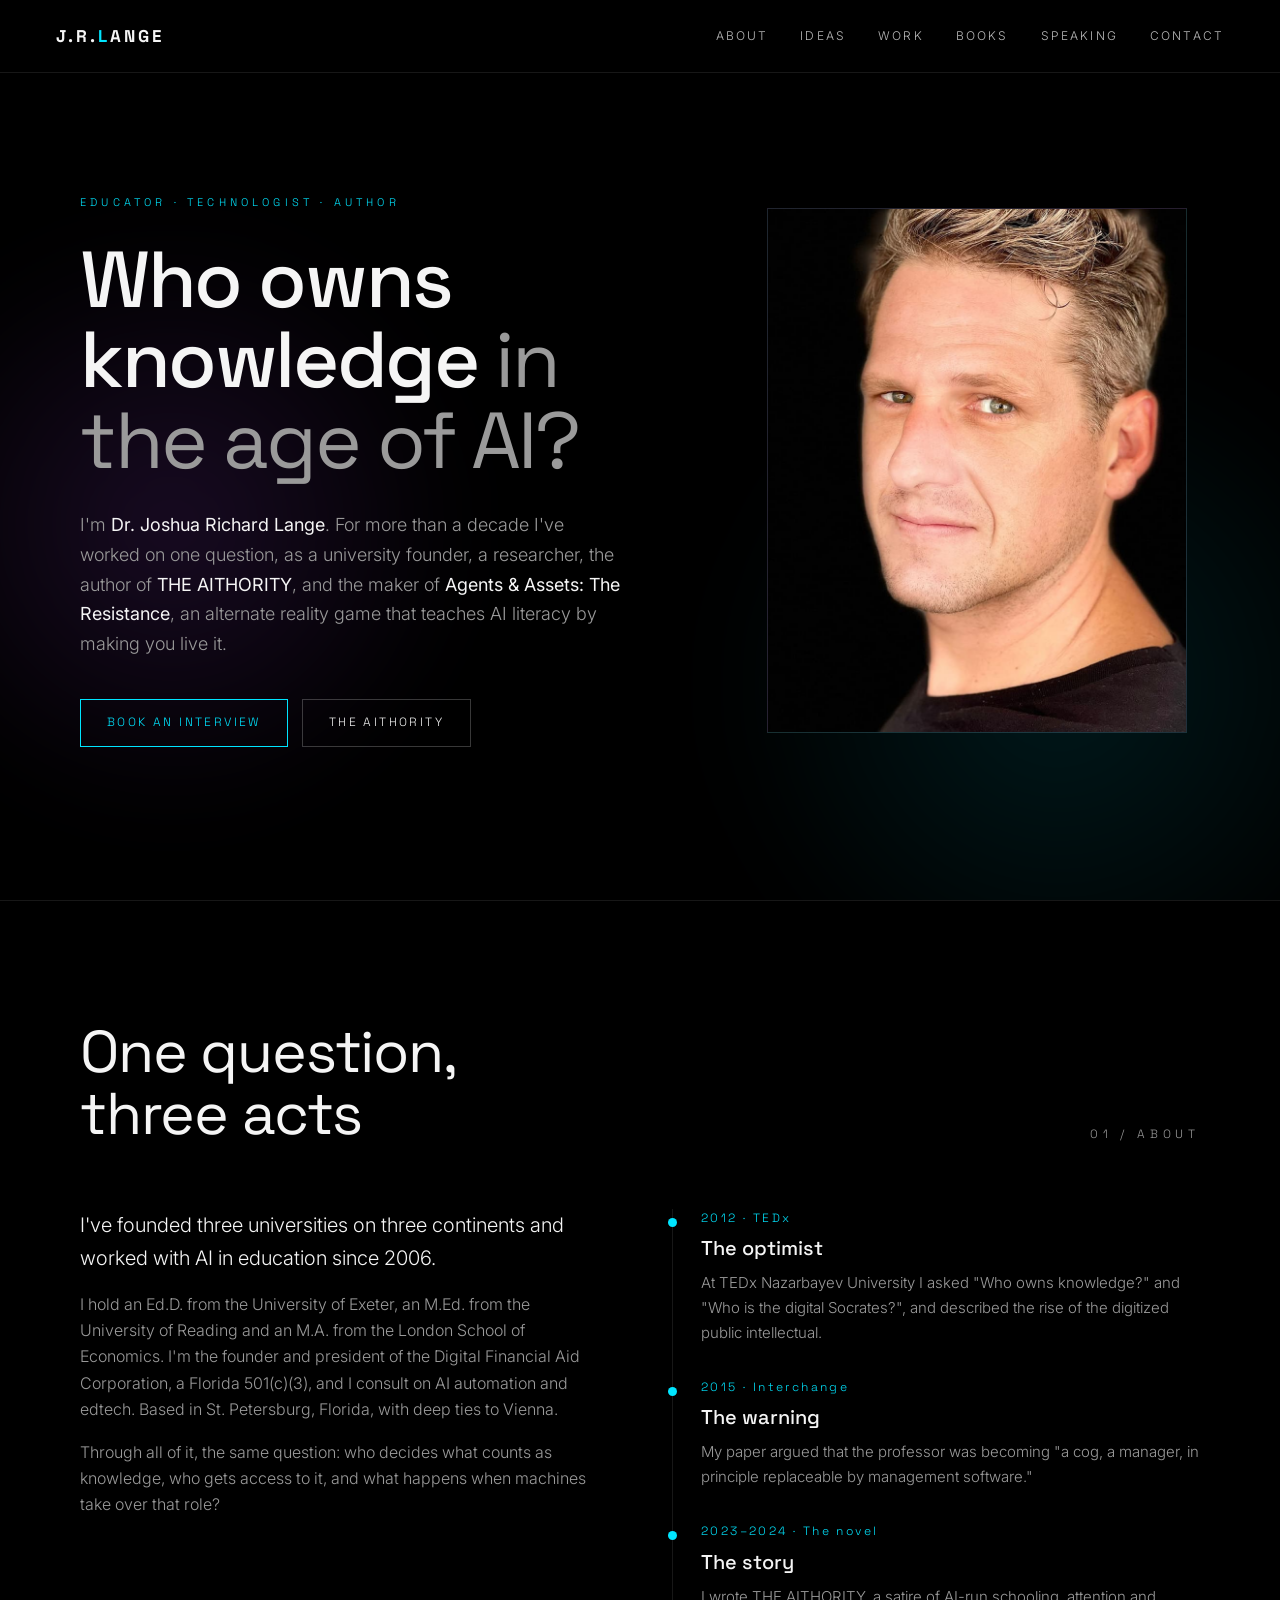
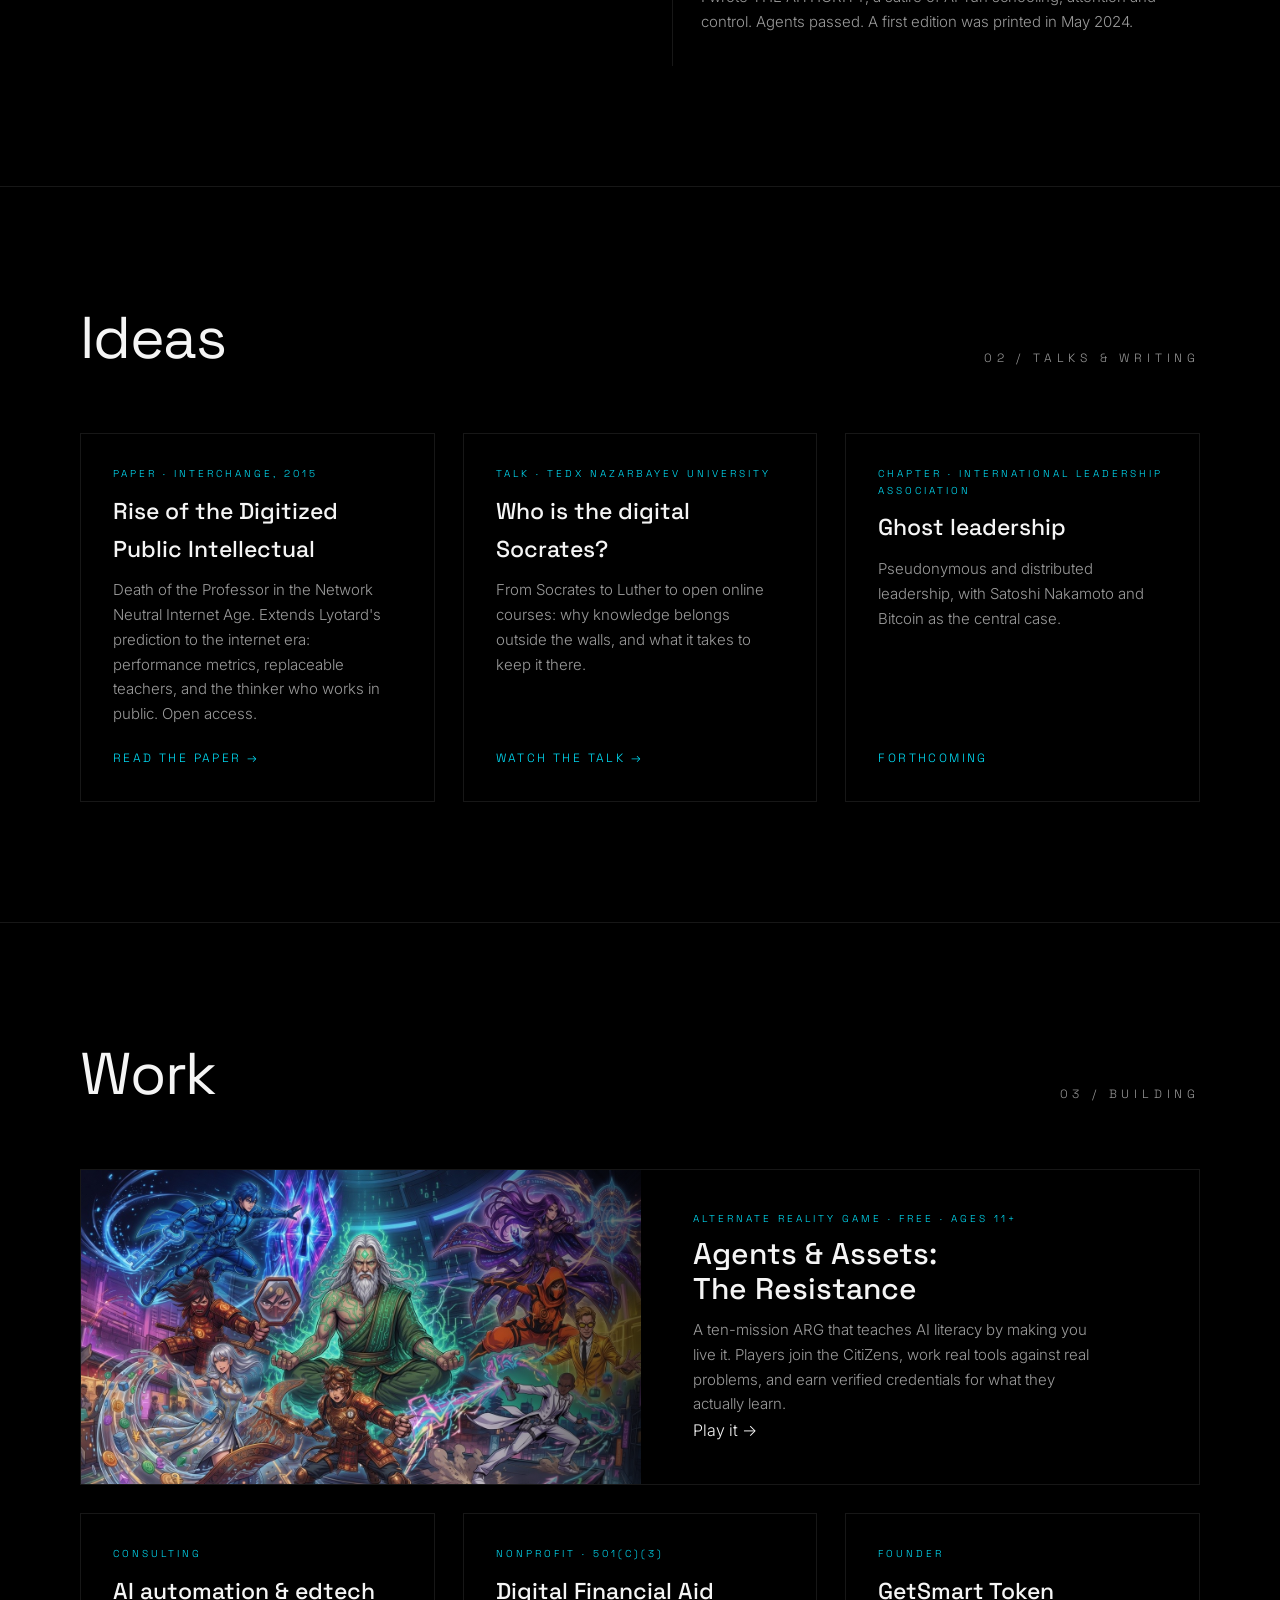
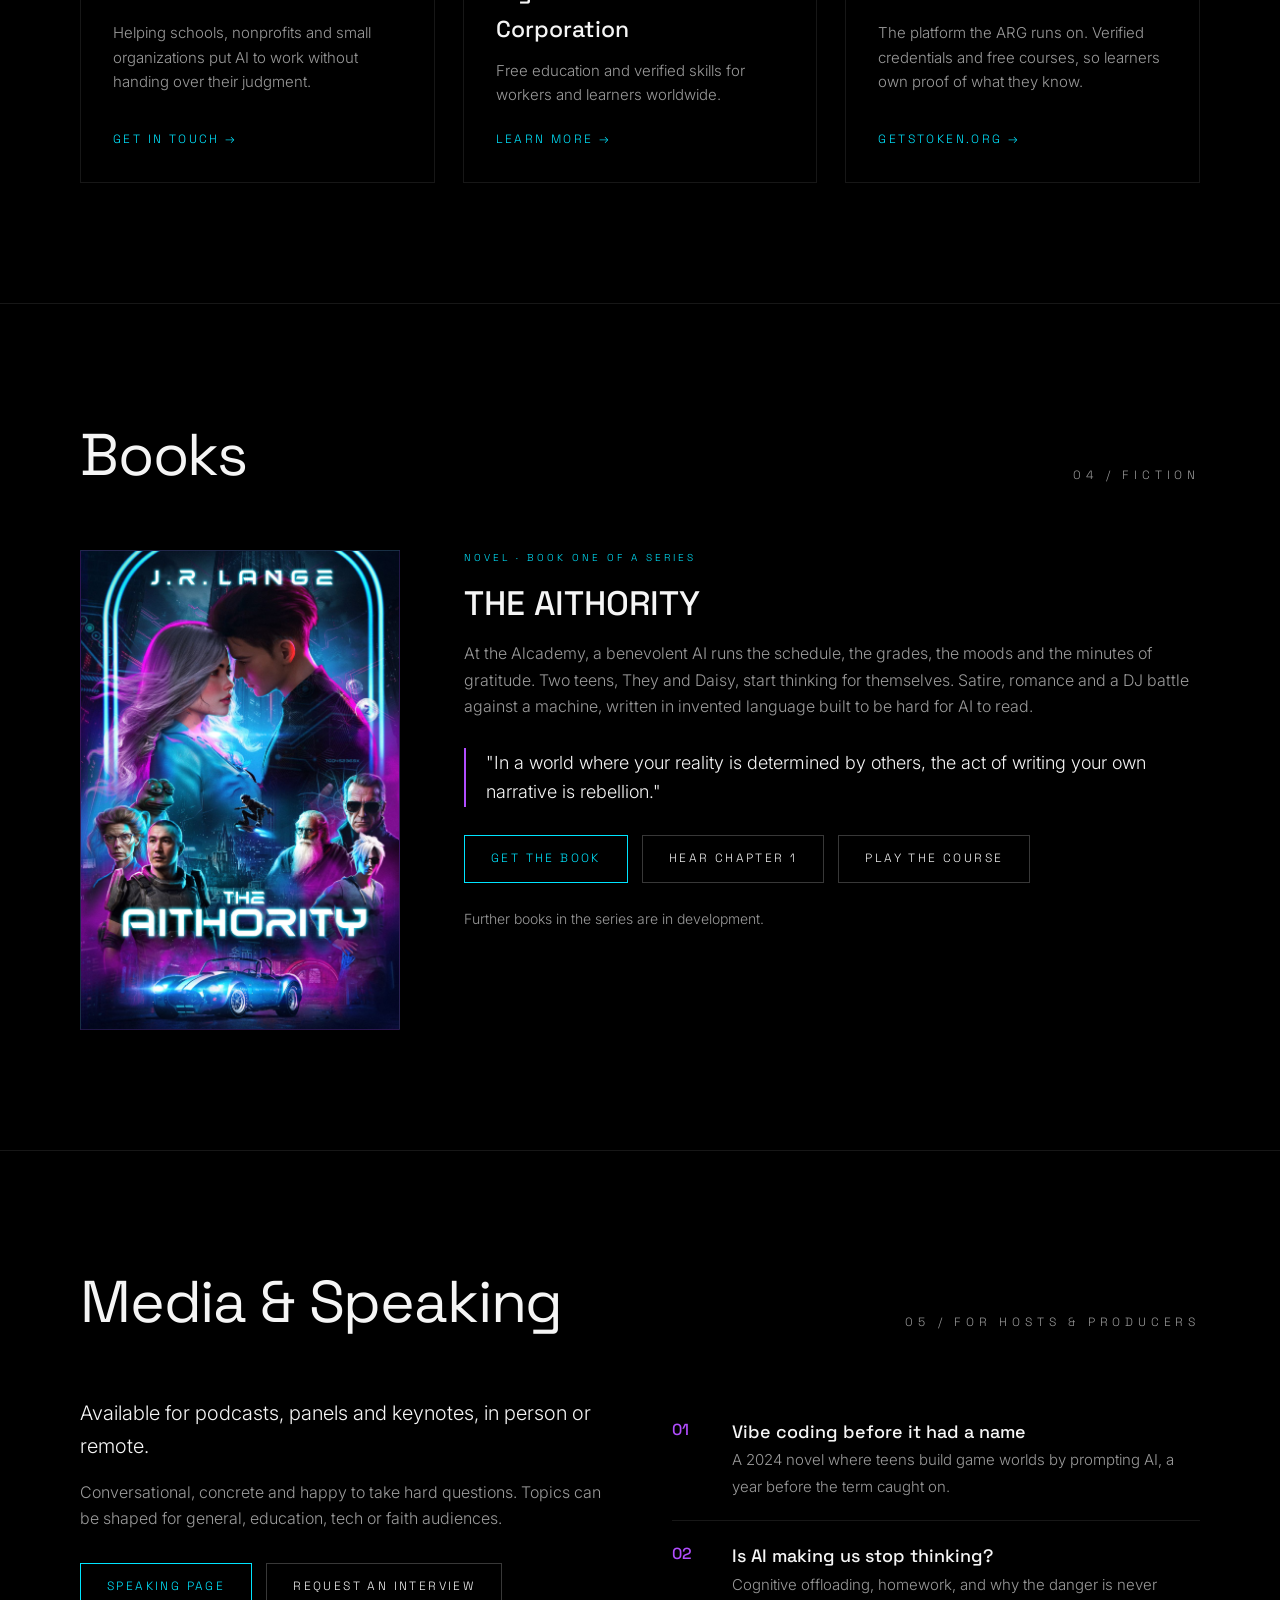
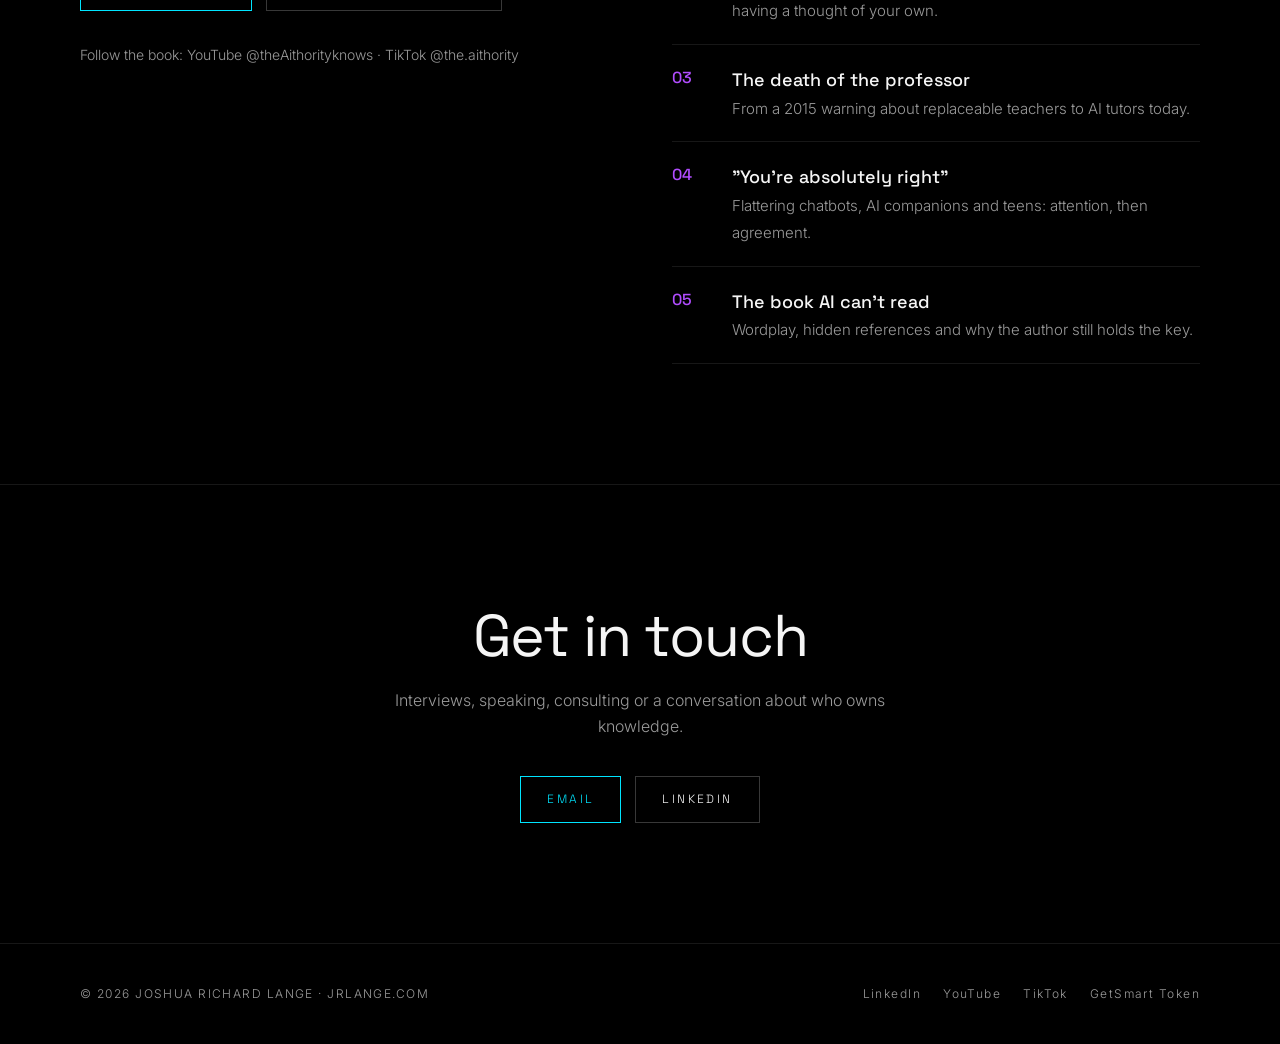
==== public/index.html @ d6175290 "Add speaking landing page; set up deployable asset layout Adds /speaking as a separate landing page " ====
<!DOCTYPE html>
<html lang="en">
<head>
<meta charset="UTF-8" />
<meta name="viewport" content="width=device-width, initial-scale=1.0" />
<title>Dr. J.R. Lange — Who owns knowledge in the age of AI?</title>
<meta name="description" content="Dr. Joshua Richard Lange (J.R. Lange): educator, technologist and author of THE AITHORITY. Maker of Agents &amp; Assets: The Resistance. Speaker on AI, education and who owns knowledge." />
<meta property="og:title" content="Dr. J.R. Lange" />
<meta property="og:description" content="Educator, technologist and author. Who owns knowledge in the age of AI?" />
<link rel="preconnect" href="https://fonts.googleapis.com">
<link rel="preconnect" href="https://fonts.gstatic.com" crossorigin>
<link href="https://fonts.googleapis.com/css2?family=Inter:wght@300;400;500&family=Space+Grotesk:wght@400;500;700&display=swap" rel="stylesheet">
<script type="application/ld+json">
{"@context":"https://schema.org","@type":"Person","name":"Joshua Richard Lange","alternateName":["J.R. Lange","Dr. Josh Lange"],"honorificPrefix":"Dr.","url":"https://jrlange.com",
"jobTitle":"Educator, technologist and author","alumniOf":["University of Exeter","London School of Economics","University of Reading"],
"sameAs":["https://www.linkedin.com/in/drjoshlange","https://www.youtube.com/@theAithorityknows","https://www.tiktok.com/@the.aithority","https://getstoken.org"]}
</script>
<link rel="stylesheet" href="style.css">
</head>
<body>

<nav>
  <a class="logo" href="#top">J.R.<span>L</span>ANGE</a>
  <div class="links">
    <a href="#about">About</a>
    <a href="#ideas">Ideas</a>
    <a href="#work">Work</a>
    <a href="#books">Books</a>
    <a href="speaking.html">Speaking</a>
    <a href="#contact">Contact</a>
  </div>
</nav>

<!-- HERO -->
<header class="hero" id="top">
  <div>
    <div class="eyebrow">Educator · Technologist · Author</div>
    <h1>Who owns knowledge <em>in the age of AI?</em></h1>
    <p class="lede">I'm <strong>Dr. Joshua Richard Lange</strong>. For more than a decade I've worked on one question, as a university founder, a researcher, the author of <strong>THE AITHORITY</strong>, and the maker of <strong>Agents &amp; Assets: The Resistance</strong>, an alternate reality game that teaches AI literacy by making you live it.</p>
    <div class="cta">
      <a class="btn primary" href="#media">Book an interview</a>
      <a class="btn" href="#books">The Aithority</a>
    </div>
  </div>
  <div class="portrait">
    <img src="img/headshot.jpg" alt="Dr. Joshua Richard Lange" />
  </div>
</header>

<!-- ABOUT -->
<section id="about">
  <div class="head"><h2>One question,<br>three acts</h2><div class="num">01 / ABOUT</div></div>
  <div class="two">
    <div>
      <p class="big">I've founded three universities on three continents and worked with AI in education since 2006.</p>
      <p class="muted">I hold an Ed.D. from the University of Exeter, an M.Ed. from the University of Reading and an M.A. from the London School of Economics. I'm the founder and president of the Digital Financial Aid Corporation, a Florida 501(c)(3), and I consult on AI automation and edtech. Based in St. Petersburg, Florida, with deep ties to Vienna.</p>
      <p class="muted">Through all of it, the same question: who decides what counts as knowledge, who gets access to it, and what happens when machines take over that role?</p>
    </div>
    <ol class="timeline">
      <li><div class="year">2012 · TEDx</div><h3>The optimist</h3><p>At TEDx Nazarbayev University I asked "Who owns knowledge?" and "Who is the digital Socrates?", and described the rise of the digitized public intellectual.</p></li>
      <li><div class="year">2015 · Interchange</div><h3>The warning</h3><p>My paper argued that the professor was becoming "a cog, a manager, in principle replaceable by management software."</p></li>
      <li><div class="year">2023–2024 · The novel</div><h3>The story</h3><p>I wrote THE AITHORITY, a satire of AI-run schooling, attention and control. Agents passed. A first edition was printed in May 2024.</p></li>
    </ol>
  </div>
</section>

<!-- IDEAS -->
<section id="ideas">
  <div class="head"><h2>Ideas</h2><div class="num">02 / TALKS &amp; WRITING</div></div>
  <div class="grid3">
    <a class="card" href="https://link.springer.com/article/10.1007/s10780-014-9225-3" target="_blank" rel="noopener">
      <div class="tag">Paper · Interchange, 2015</div>
      <h3>Rise of the Digitized Public Intellectual</h3>
      <p>Death of the Professor in the Network Neutral Internet Age. Extends Lyotard's prediction to the internet era: performance metrics, replaceable teachers, and the thinker who works in public. Open access.</p>
      <div class="more">Read the paper →</div>
    </a>
    <a class="card" href="https://youtu.be/Z5NN0WhqDyU" target="_blank" rel="noopener">
      <div class="tag">Talk · TEDx Nazarbayev University</div>
      <h3>Who is the digital Socrates?</h3>
      <p>From Socrates to Luther to open online courses: why knowledge belongs outside the walls, and what it takes to keep it there.</p>
      <div class="more">Watch the talk →</div>
    </a>
    <div class="card">
      <div class="tag">Chapter · International Leadership Association</div>
      <h3>Ghost leadership</h3>
      <p>Pseudonymous and distributed leadership, with Satoshi Nakamoto and Bitcoin as the central case. <!-- Add publication details and link when available --></p>
      <div class="more muted">Forthcoming</div>
    </div>
  </div>
</section>

<!-- WORK -->
<section id="work">
  <div class="head"><h2>Work</h2><div class="num">03 / BUILDING</div></div>

  <a class="feature" href="https://getstoken.org/course" target="_blank" rel="noopener">
    <div class="feature-img"><img src="img/citizens.jpg" alt="The CitiZens — characters from Agents &amp; Assets: The Resistance" /></div>
    <div class="feature-body">
      <div class="tag">Alternate Reality Game · Free · Ages 11+</div>
      <h3>Agents &amp; Assets:<br>The Resistance</h3>
      <p>A ten-mission ARG that teaches AI literacy by making you live it. Players join the CitiZens, work real tools against real problems, and earn verified credentials for what they actually learn.</p>
      <div class="more">Play it →</div>
    </div>
  </a>

  <div class="grid3">
    <div class="card">
      <div class="tag">Consulting</div>
      <h3>AI automation &amp; edtech</h3>
      <p>Helping schools, nonprofits and small organizations put AI to work without handing over their judgment.</p>
      <a class="more" href="#contact">Get in touch →</a>
    </div>
    <div class="card">
      <div class="tag">Nonprofit · 501(c)(3)</div>
      <h3>Digital Financial Aid Corporation</h3>
      <p>Free education and verified skills for workers and learners worldwide.</p>
      <a class="more" href="https://getstoken.org" target="_blank" rel="noopener">Learn more →</a>
    </div>
    <a class="card" href="https://getstoken.org" target="_blank" rel="noopener">
      <div class="tag">Founder</div>
      <h3>GetSmart Token</h3>
      <p>The platform the ARG runs on. Verified credentials and free courses, so learners own proof of what they know.</p>
      <div class="more">getstoken.org →</div>
    </a>
  </div>
</section>

<!-- BOOKS -->
<section id="books">
  <div class="head"><h2>Books</h2><div class="num">04 / FICTION</div></div>
  <div class="book">
    <div class="cover"><img src="img/aithority-cover.jpg" alt="THE AITHORITY by J.R. Lange — cover" /></div>
    <div>
      <div class="tag">Novel · Book one of a series</div>
      <h3>THE AITHORITY</h3>
      <p class="muted">At the Alcademy, a benevolent AI runs the schedule, the grades, the moods and the minutes of gratitude. Two teens, They and Daisy, start thinking for themselves. Satire, romance and a DJ battle against a machine, written in invented language built to be hard for AI to read.</p>
      <p class="quote">"In a world where your reality is determined by others, the act of writing your own narrative is rebellion."</p>
      <div class="cta">
        <a class="btn primary" href="#">Get the book</a><!-- TODO: add store link -->
        <a class="btn" href="https://www.youtube.com/@theAithorityknows" target="_blank" rel="noopener">Hear Chapter 1</a>
        <a class="btn" href="https://getstoken.org/course" target="_blank" rel="noopener">Play the course</a>
      </div>
      <p class="muted" style="margin-top:24px;font-size:14px">Further books in the series are in development.</p>
    </div>
  </div>
</section>

<!-- MEDIA -->
<section id="media">
  <div class="head"><h2>Media &amp; Speaking</h2><div class="num">05 / FOR HOSTS &amp; PRODUCERS</div></div>
  <div class="two">
    <div>
      <p class="big">Available for podcasts, panels and keynotes, in person or remote.</p>
      <p class="muted">Conversational, concrete and happy to take hard questions. Topics can be shaped for general, education, tech or faith audiences.</p>
      <div class="cta" style="margin-top:32px">
        <a class="btn primary" href="speaking.html">Speaking page</a>
        <a class="btn" href="mailto:josh@getstoken.org?subject=Interview%20request">Request an interview</a>
      </div>
      <p class="muted" style="margin-top:32px;font-size:14px">Follow the book: YouTube <a href="https://www.youtube.com/@theAithorityknows" target="_blank" rel="noopener">@theAithorityknows</a> · TikTok <a href="https://www.tiktok.com/@the.aithority" target="_blank" rel="noopener">@the.aithority</a></p>
    </div>
    <ul class="topics">
      <li><b>01</b><div><strong>Vibe coding before it had a name</strong><span>A 2024 novel where teens build game worlds by prompting AI, a year before the term caught on.</span></div></li>
      <li><b>02</b><div><strong>Is AI making us stop thinking?</strong><span>Cognitive offloading, homework, and why the danger is never having a thought of your own.</span></div></li>
      <li><b>03</b><div><strong>The death of the professor</strong><span>From a 2015 warning about replaceable teachers to AI tutors today.</span></div></li>
      <li><b>04</b><div><strong>"You're absolutely right"</strong><span>Flattering chatbots, AI companions and teens: attention, then agreement.</span></div></li>
      <li><b>05</b><div><strong>The book AI can't read</strong><span>Wordplay, hidden references and why the author still holds the key.</span></div></li>
    </ul>
  </div>
</section>

<!-- CONTACT -->
<section id="contact" class="contact">
  <h2>Get in touch</h2>
  <p class="muted">Interviews, speaking, consulting or a conversation about who owns knowledge.</p>
  <div class="cta">
    <a class="btn primary" href="mailto:josh@getstoken.org">Email</a>
    <a class="btn" href="https://www.linkedin.com/in/drjoshlange" target="_blank" rel="noopener">LinkedIn</a>
  </div>
</section>

<footer>
  <div>© 2026 JOSHUA RICHARD LANGE · JRLANGE.COM</div>
  <nav>
    <a href="https://www.linkedin.com/in/drjoshlange" target="_blank" rel="noopener">LinkedIn</a>
    <a href="https://www.youtube.com/@theAithorityknows" target="_blank" rel="noopener">YouTube</a>
    <a href="https://www.tiktok.com/@the.aithority" target="_blank" rel="noopener">TikTok</a>
    <a href="https://getstoken.org" target="_blank" rel="noopener">GetSmart Token</a>
  </nav>
</footer>

</body>
</html>
---- public/style.css ----
:root { --bg:#000; --fg:#f5f5f5; --muted:#9a9a9a; --line:rgba(255,255,255,.09); --accent:#00e5ff; --accent2:#b14dff; }
  * { margin:0; padding:0; box-sizing:border-box; }
  html { scroll-behavior:smooth; }
  body { background:var(--bg); color:var(--fg); font-family:'Inter',system-ui,sans-serif; font-weight:300; line-height:1.65; -webkit-font-smoothing:antialiased; }
  a { color:inherit; text-decoration:none; transition:color .2s; }
  a:hover { color:var(--accent); }
  .g { font-family:'Space Grotesk',sans-serif; }

  nav { position:fixed; inset:0 0 auto 0; display:flex; justify-content:space-between; align-items:center; padding:22px 56px; z-index:10; backdrop-filter:blur(12px); background:rgba(0,0,0,.6); border-bottom:1px solid var(--line); }
  .logo { font-family:'Space Grotesk'; font-weight:700; letter-spacing:.18em; font-size:17px; }
  .logo span { color:var(--accent); }
  .links { display:flex; gap:32px; font-size:12px; letter-spacing:.18em; text-transform:uppercase; }
  .links a { opacity:.75; } .links a:hover { opacity:1; }

  .hero { min-height:100vh; display:grid; grid-template-columns:1.15fr .85fr; gap:72px; align-items:center; padding:120px 80px 80px; position:relative; overflow:hidden; }
  .hero::before { content:''; position:absolute; top:25%; left:-10%; width:600px; height:600px; background:radial-gradient(circle,rgba(177,77,255,.14),transparent 70%); filter:blur(40px); }
  .hero::after { content:''; position:absolute; bottom:-15%; right:-10%; width:700px; height:700px; background:radial-gradient(circle,rgba(0,229,255,.11),transparent 70%); filter:blur(40px); }
  .hero > * { position:relative; z-index:1; }
  .eyebrow { font-family:'Space Grotesk'; text-transform:uppercase; letter-spacing:.38em; font-size:11px; color:var(--accent); margin-bottom:28px; }
  h1 { font-family:'Space Grotesk'; font-weight:500; font-size:clamp(42px,6.2vw,88px); line-height:1.02; letter-spacing:-.03em; margin-bottom:28px; }
  h1 em { font-style:normal; color:var(--muted); font-weight:400; }
  .lede { font-size:18px; color:var(--muted); max-width:540px; margin-bottom:40px; }
  .lede strong { color:var(--fg); font-weight:400; }
  .cta { display:flex; flex-wrap:wrap; gap:14px; }
  .btn { display:inline-block; padding:13px 26px; border:1px solid rgba(255,255,255,.22); font-family:'Space Grotesk'; font-size:12px; letter-spacing:.2em; text-transform:uppercase; transition:all .25s; }
  .btn.primary { border-color:var(--accent); color:var(--accent); }
  .btn:hover { background:var(--fg); color:var(--bg); border-color:var(--fg); }
  .btn.primary:hover { background:var(--accent); color:var(--bg); }
  .portrait { width:100%; max-width:420px; aspect-ratio:4/5; justify-self:center; background:linear-gradient(135deg,rgba(0,229,255,.1),rgba(177,77,255,.1)); border:1px solid var(--line); display:grid; place-items:center; color:rgba(255,255,255,.18); font-family:'Space Grotesk'; letter-spacing:.4em; font-size:12px; position:relative; overflow:hidden; }
  .portrait img { width:100%; height:100%; object-fit:cover; position:absolute; inset:0; }

  section { padding:120px 80px; border-top:1px solid var(--line); }
  .head { display:flex; justify-content:space-between; align-items:flex-end; margin-bottom:64px; gap:24px; }
  h2 { font-family:'Space Grotesk'; font-weight:400; font-size:clamp(34px,4.6vw,60px); letter-spacing:-.02em; line-height:1.05; }
  .num { font-family:'Space Grotesk'; font-size:12px; letter-spacing:.4em; color:var(--muted); white-space:nowrap; }
  p + p { margin-top:16px; }
  .two { display:grid; grid-template-columns:1fr 1fr; gap:64px; }
  .big { font-size:20px; color:var(--fg); }
  .muted { color:var(--muted); }

  .timeline { list-style:none; border-left:1px solid var(--line); }
  .timeline li { padding:0 0 32px 28px; position:relative; }
  .timeline li::before { content:''; position:absolute; left:-5px; top:9px; width:9px; height:9px; border-radius:50%; background:var(--accent); }
  .year { font-family:'Space Grotesk'; color:var(--accent); letter-spacing:.2em; font-size:12px; }
  .timeline h3 { font-family:'Space Grotesk'; font-weight:500; font-size:20px; margin:4px 0 6px; }
  .timeline p { color:var(--muted); font-size:15px; }

  .grid3 { display:grid; grid-template-columns:repeat(3,1fr); gap:28px; }
  .card { border:1px solid var(--line); padding:32px; display:flex; flex-direction:column; transition:border-color .3s, transform .3s; }
  .card:hover { border-color:var(--accent); transform:translateY(-3px); }
  .tag { font-family:'Space Grotesk'; font-size:10px; letter-spacing:.3em; text-transform:uppercase; color:var(--accent); margin-bottom:10px; }
  .card h3 { font-family:'Space Grotesk'; font-weight:500; font-size:23px; margin-bottom:10px; }
  .card p { color:var(--muted); font-size:15px; flex:1; }
  .card .more { margin-top:22px; font-family:'Space Grotesk'; font-size:12px; letter-spacing:.2em; text-transform:uppercase; color:var(--accent); }

  .feature { display:grid; grid-template-columns:1.05fr .95fr; gap:52px; align-items:center; border:1px solid var(--line); padding:0; margin-bottom:28px; overflow:hidden; transition:border-color .3s; }
  .feature:hover { border-color:var(--accent2); }
  .feature-img { position:relative; aspect-ratio:16/9; overflow:hidden; background:#0a0014; }
  .feature-img img { width:100%; height:100%; object-fit:cover; display:block; }
  .feature-img::after { content:''; position:absolute; inset:0; background:linear-gradient(90deg,transparent 60%,rgba(0,0,0,.65)); }
  .feature-body { padding:40px 48px 40px 0; }
  .feature h3 { font-family:'Space Grotesk'; font-weight:500; font-size:30px; line-height:1.15; margin-bottom:12px; }
  .feature p { color:var(--muted); font-size:15px; max-width:46ch; }

  .book { display:grid; grid-template-columns:320px 1fr; gap:64px; align-items:start; }
  .cover { aspect-ratio:2/3; background:linear-gradient(160deg,#0a0030,#2a0050 50%,#001a30); border:1px solid var(--line); position:relative; display:grid; place-items:center; font-family:'Space Grotesk'; letter-spacing:.3em; font-size:14px; overflow:hidden; }
  .cover::before { content:''; position:absolute; inset:0; background:linear-gradient(transparent 95%,rgba(0,229,255,.3) 95%),linear-gradient(90deg,transparent 95%,rgba(177,77,255,.3) 95%); background-size:30px 30px; opacity:.4; }
  .cover img { position:absolute; inset:0; width:100%; height:100%; object-fit:cover; }
  .book h3 { font-family:'Space Grotesk'; font-size:34px; font-weight:500; margin-bottom:8px; }
  .quote { border-left:2px solid var(--accent2); padding-left:20px; margin:28px 0; font-size:18px; color:var(--fg); }

  .topics { list-style:none; }
  .topics li { padding:20px 0; border-bottom:1px solid var(--line); display:grid; grid-template-columns:44px 1fr; gap:16px; }
  .topics b { font-family:'Space Grotesk'; color:var(--accent2); font-weight:500; }
  .topics strong { font-family:'Space Grotesk'; font-weight:500; display:block; font-size:18px; }
  .topics span { color:var(--muted); font-size:15px; }

  .contact { text-align:center; }
  .contact h2 { margin-bottom:20px; }
  .contact .muted { max-width:560px; margin:0 auto 36px; }
  .contact .cta { justify-content:center; }

  footer { padding:40px 80px; border-top:1px solid var(--line); display:flex; justify-content:space-between; flex-wrap:wrap; gap:16px; font-size:12px; color:var(--muted); letter-spacing:.12em; }
  footer nav { all:unset; display:flex; gap:22px; flex-wrap:wrap; }

  @media (max-width:900px) {
    nav { padding:16px 20px; } .links { display:none; }
    .hero, section, footer { padding-left:20px; padding-right:20px; }
    .hero { grid-template-columns:1fr; padding-top:110px; gap:40px; }
    .portrait { max-width:280px; }
    .two, .grid3, .book, .feature { grid-template-columns:1fr; gap:0; }
    .two, .grid3, .book { gap:36px; }
    .feature-img::after { background:linear-gradient(180deg,transparent 55%,rgba(0,0,0,.7)); }
    .feature-body { padding:28px 24px 32px; }
    .feature h3 { font-size:25px; }
    .book .cover { max-width:240px; }
    .head { flex-direction:column; align-items:flex-start; }
  }

  /* ── Speaking page ───────────────────────────────── */
  .sp-hero { padding:150px 80px 90px; position:relative; overflow:hidden; }
  .sp-hero::after { content:''; position:absolute; top:-20%; right:-5%; width:620px; height:620px; background:radial-gradient(circle,rgba(0,229,255,.12),transparent 70%); filter:blur(40px); }
  .sp-hero > * { position:relative; z-index:1; }
  .sp-hero h1 { font-family:'Space Grotesk'; font-weight:500; font-size:clamp(40px,6vw,82px); line-height:1.03; letter-spacing:-.03em; margin-bottom:26px; max-width:17ch; }
  .sp-hero h1 em { font-style:normal; color:var(--muted); font-weight:400; }
  .sp-sub { font-size:19px; color:var(--muted); max-width:60ch; margin-bottom:38px; }
  .sp-facts { display:flex; flex-wrap:wrap; gap:0; border-top:1px solid var(--line); margin-top:56px; }
  .sp-facts div { flex:1 1 190px; padding:24px 28px 24px 0; }
  .sp-facts b { display:block; font-family:'Space Grotesk'; font-size:30px; font-weight:500; color:var(--fg); line-height:1.1; }
  .sp-facts span { font-size:13px; color:var(--muted); letter-spacing:.1em; text-transform:uppercase; }

  /* Media grid: photos and video tiles share one layout */
  .media-grid { display:grid; grid-template-columns:repeat(3,1fr); gap:18px; }
  .media-grid .wide { grid-column:span 2; }
  .tile { position:relative; aspect-ratio:16/10; border:1px solid var(--line); overflow:hidden; background:#07070c; display:block; transition:border-color .3s, transform .3s; }
  .tile:hover { border-color:var(--accent); transform:translateY(-3px); }
  .tile img, .tile iframe { width:100%; height:100%; object-fit:cover; display:block; border:0; }
  .tile .cap { position:absolute; left:0; right:0; bottom:0; padding:16px 18px; background:linear-gradient(transparent,rgba(0,0,0,.88)); font-family:'Space Grotesk'; font-size:13px; letter-spacing:.04em; }
  .tile .cap small { display:block; color:var(--muted); font-size:11px; letter-spacing:.2em; text-transform:uppercase; margin-bottom:3px; }
  .play { position:absolute; inset:0; display:grid; place-items:center; }
  .play::before { content:''; width:56px; height:56px; border-radius:50%; border:1px solid rgba(255,255,255,.55); background:rgba(0,0,0,.4); backdrop-filter:blur(4px); }
  .play::after { content:''; position:absolute; width:0; height:0; border-left:14px solid #fff; border-top:9px solid transparent; border-bottom:9px solid transparent; margin-left:4px; }

  /* Empty slot — visible, intentional, clearly fillable */
  .slot { display:grid; place-items:center; text-align:center; padding:22px; border:1px dashed rgba(255,255,255,.17); background:repeating-linear-gradient(135deg,rgba(255,255,255,.012) 0 10px,transparent 10px 20px); color:var(--muted); }
  .slot:hover { border-color:var(--accent); }
  .slot .k { font-family:'Space Grotesk'; font-size:11px; letter-spacing:.26em; text-transform:uppercase; color:var(--accent); margin-bottom:8px; }
  .slot .h { font-family:'Space Grotesk'; font-size:15px; color:var(--fg); margin-bottom:5px; }
  .slot code { font-size:11px; color:var(--muted); background:rgba(255,255,255,.05); padding:2px 7px; border-radius:2px; }

  /* Credibility */
  .venues { display:flex; flex-wrap:wrap; gap:0; border-top:1px solid var(--line); border-left:1px solid var(--line); }
  .venues div { flex:1 1 230px; padding:26px 28px; border-right:1px solid var(--line); border-bottom:1px solid var(--line); font-family:'Space Grotesk'; font-size:15px; }
  .venues small { display:block; color:var(--muted); font-size:11px; letter-spacing:.2em; text-transform:uppercase; margin-top:6px; }
  .quotes { display:grid; grid-template-columns:repeat(2,1fr); gap:20px; margin-top:52px; }
  .quotes blockquote { border:1px solid var(--line); border-left:2px solid var(--accent2); padding:30px 32px; font-size:17px; }
  .quotes cite { display:block; margin-top:18px; font-style:normal; font-family:'Space Grotesk'; font-size:12px; letter-spacing:.18em; text-transform:uppercase; color:var(--muted); }

  @media (max-width:900px) {
    .sp-hero { padding:110px 20px 60px; }
    .media-grid { grid-template-columns:1fr; }
    .media-grid .wide { grid-column:span 1; }
    .quotes { grid-template-columns:1fr; }
    .sp-facts div { flex:1 1 140px; padding-right:16px; }
  }
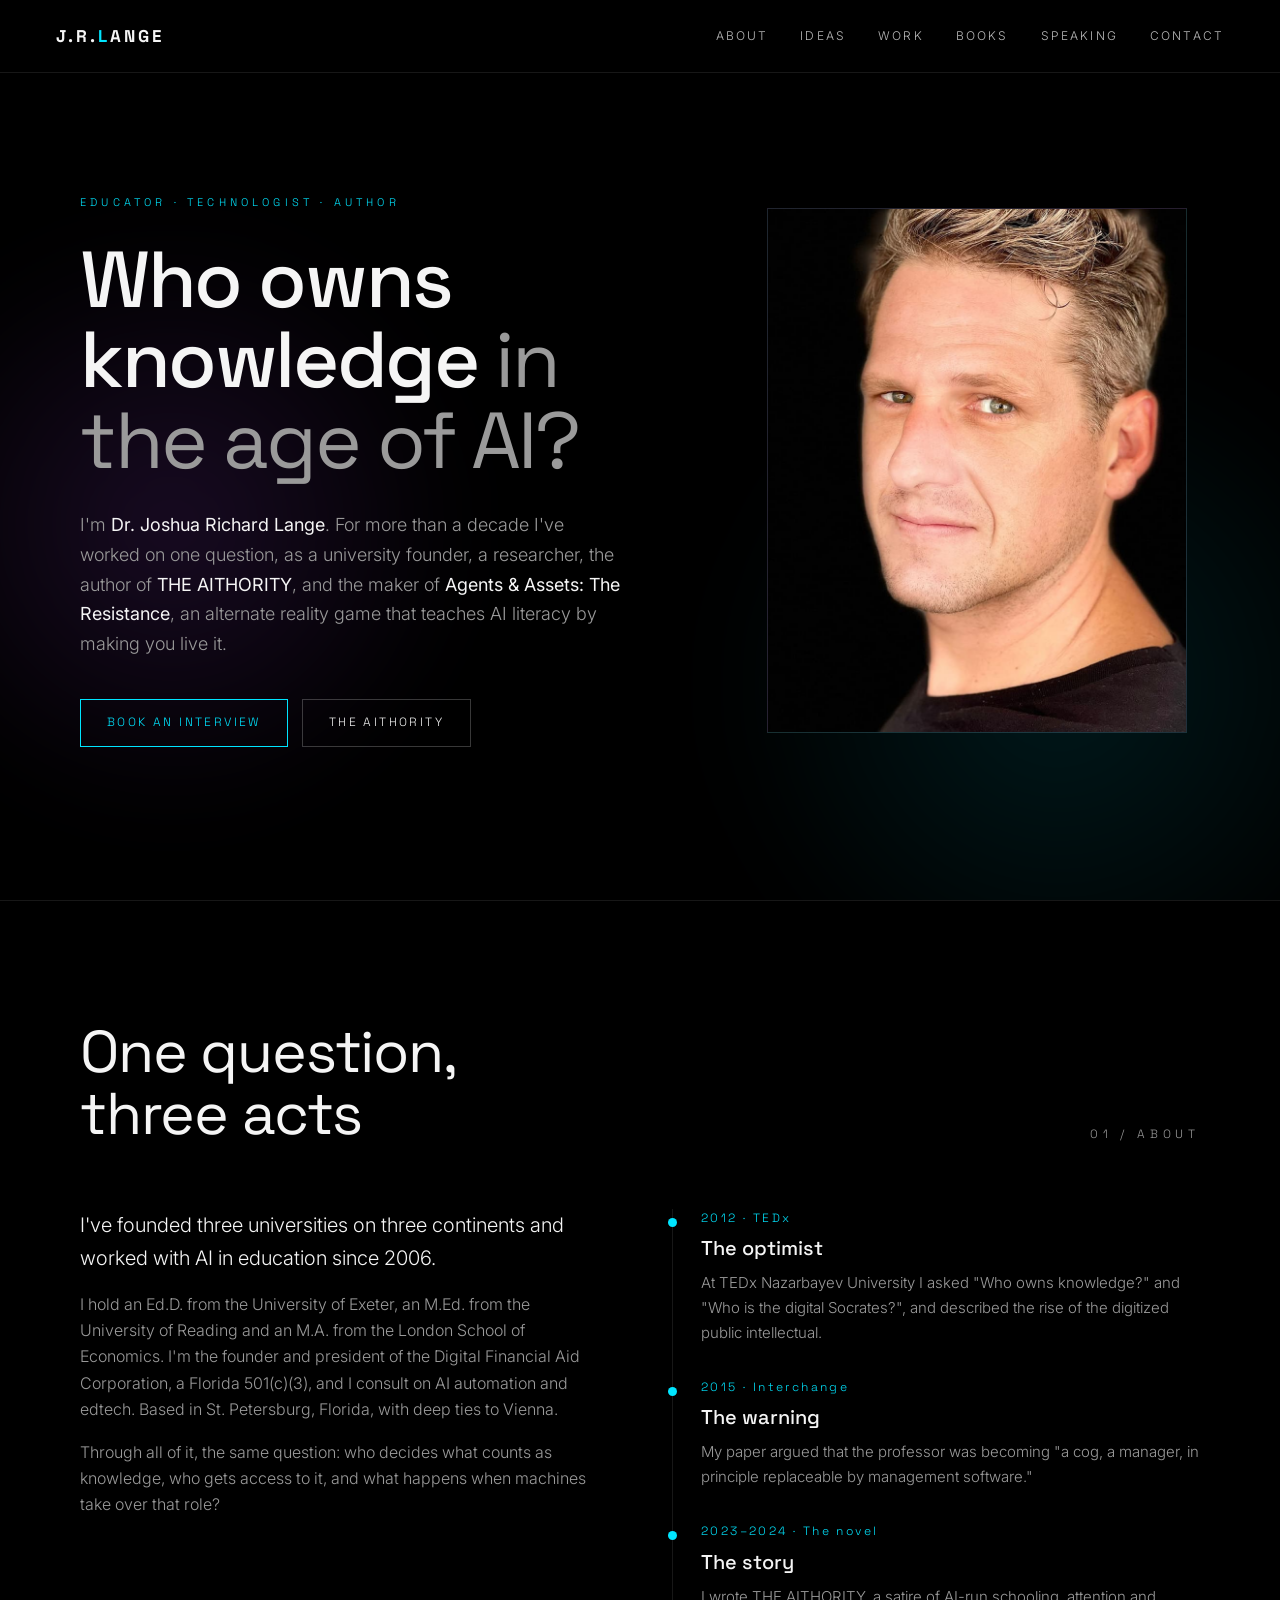
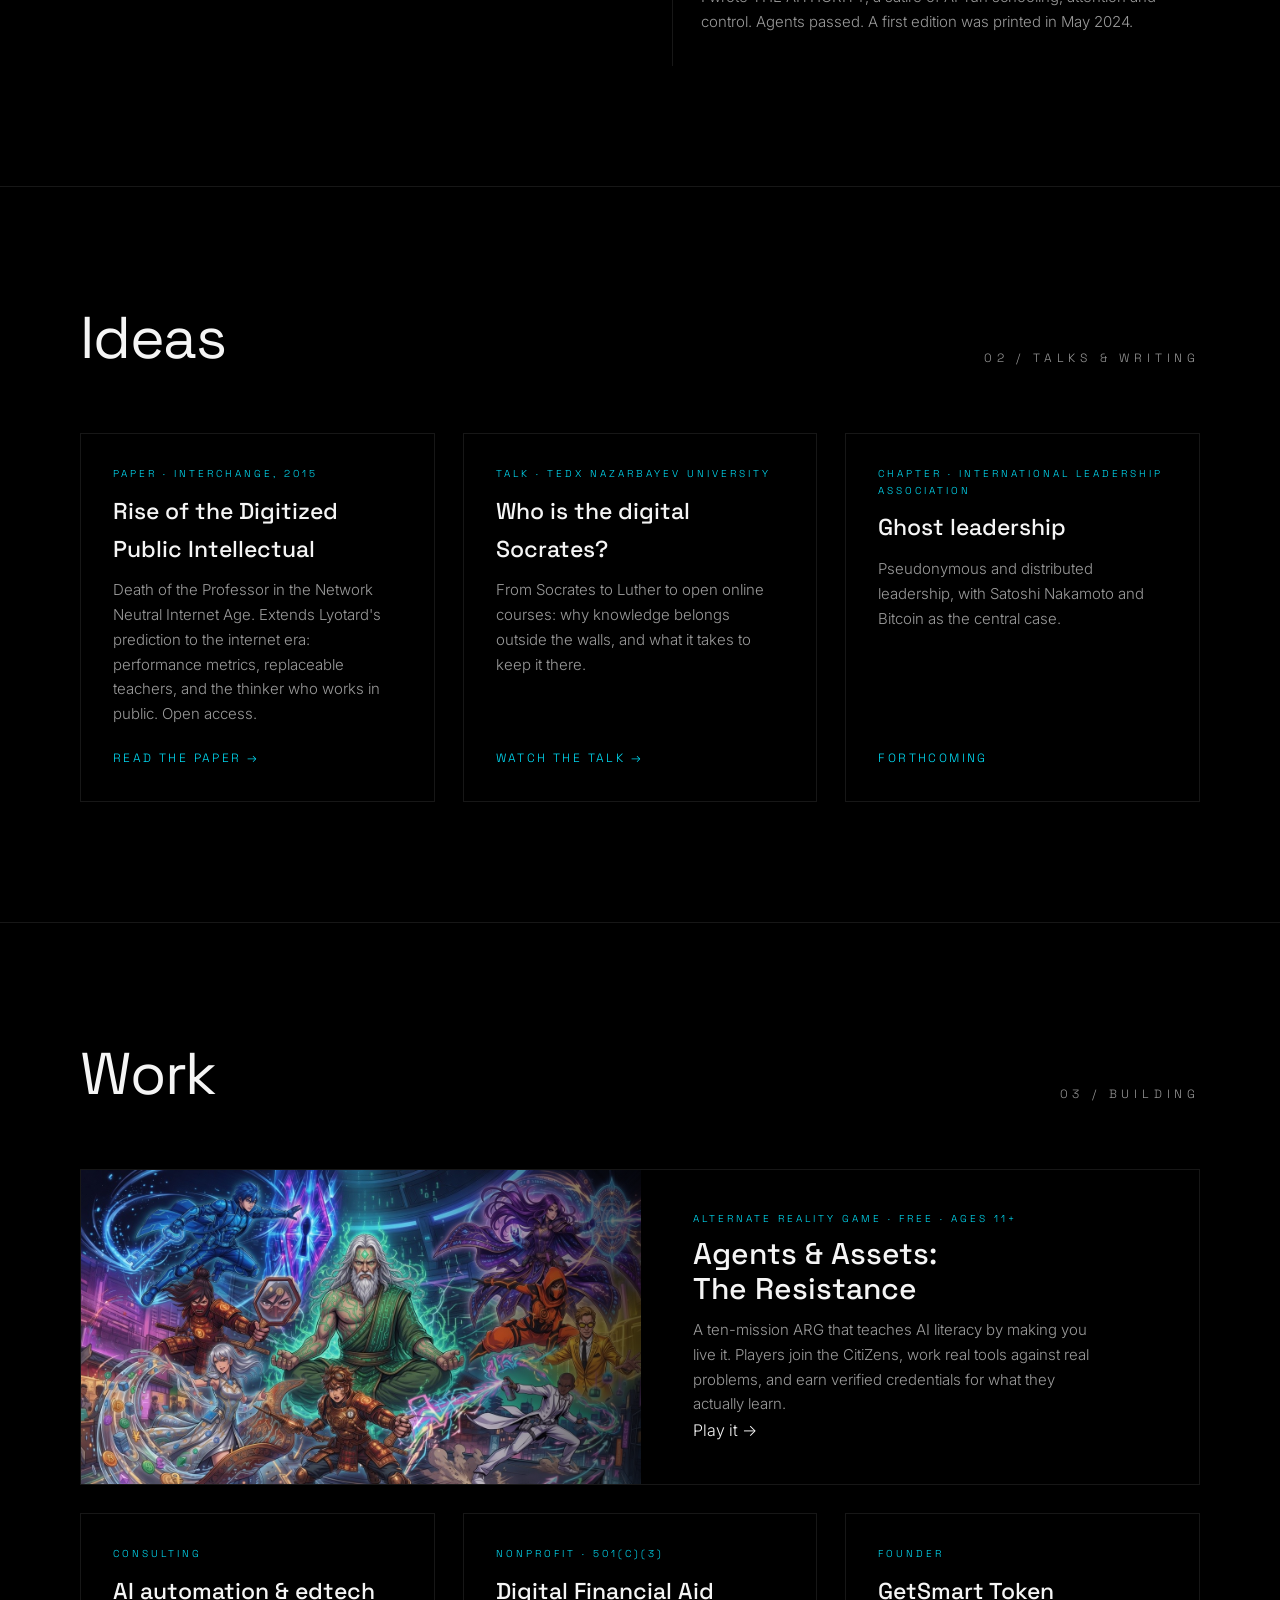
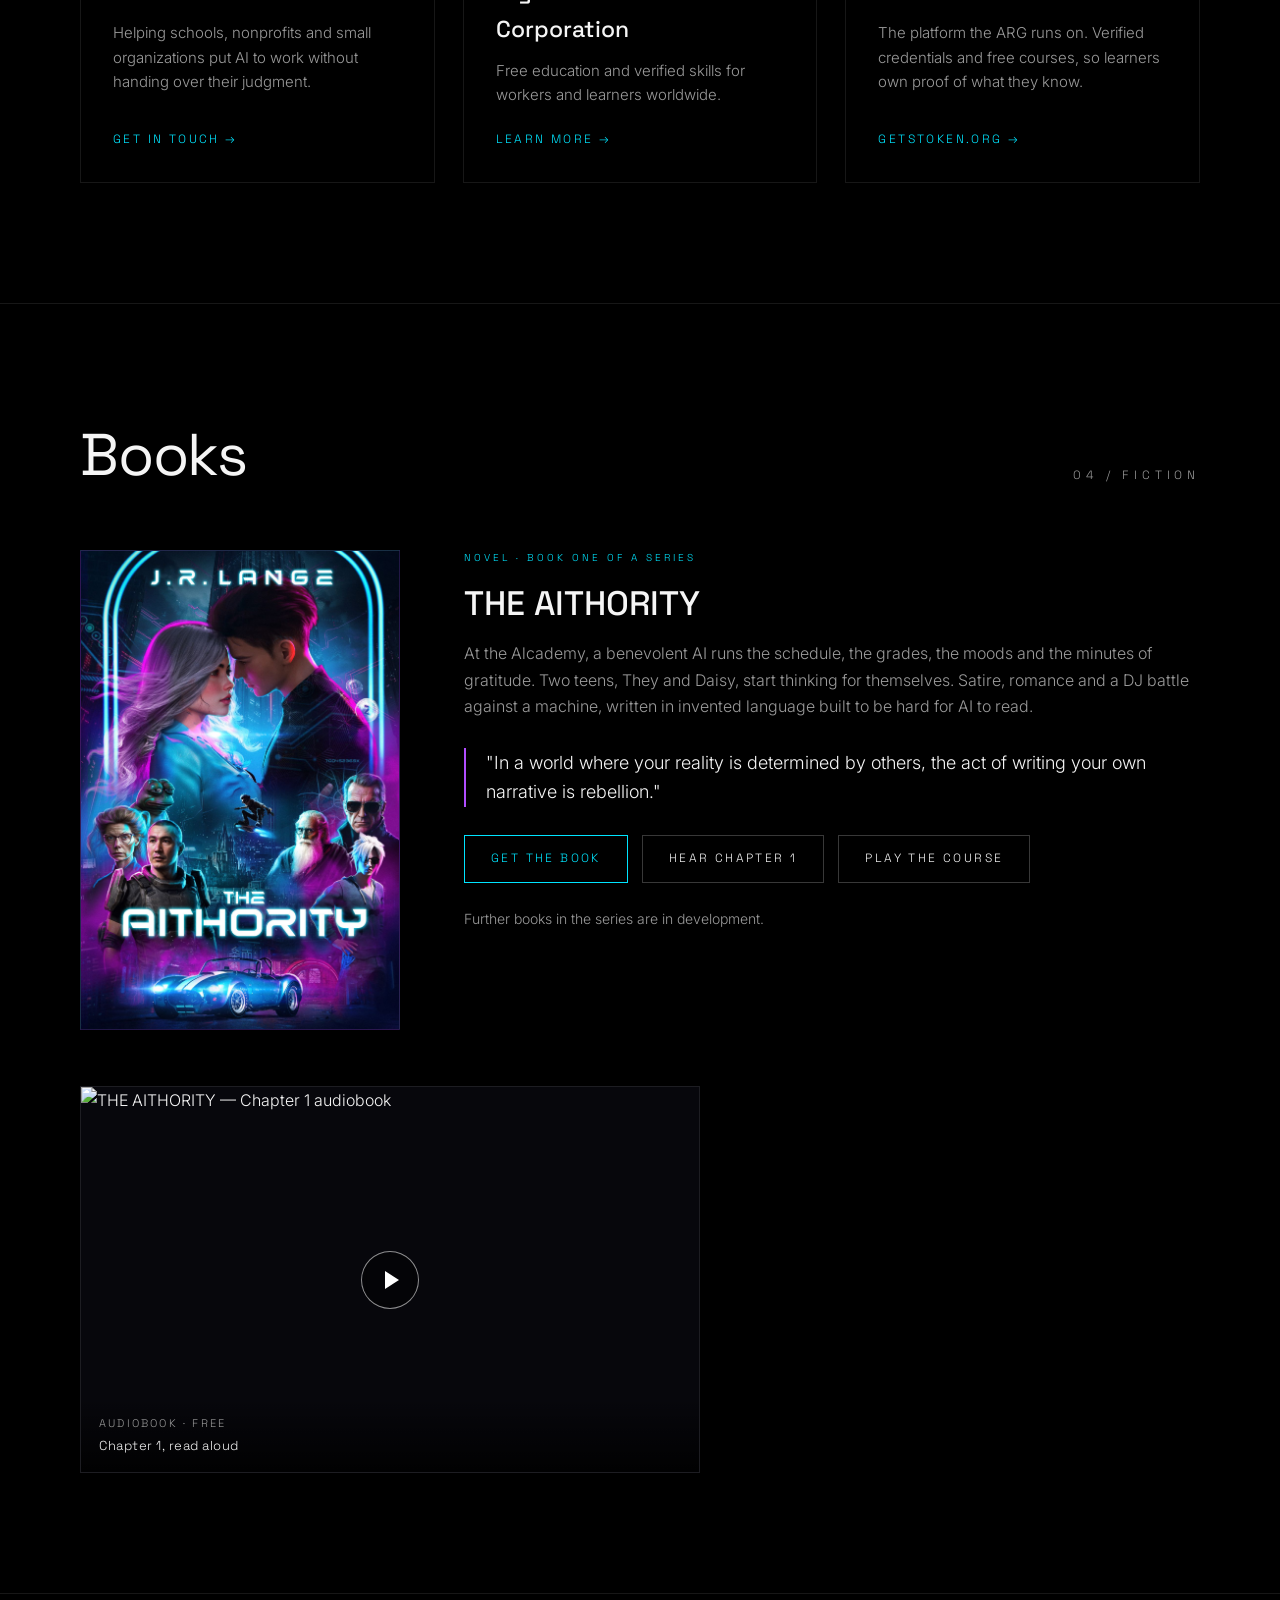
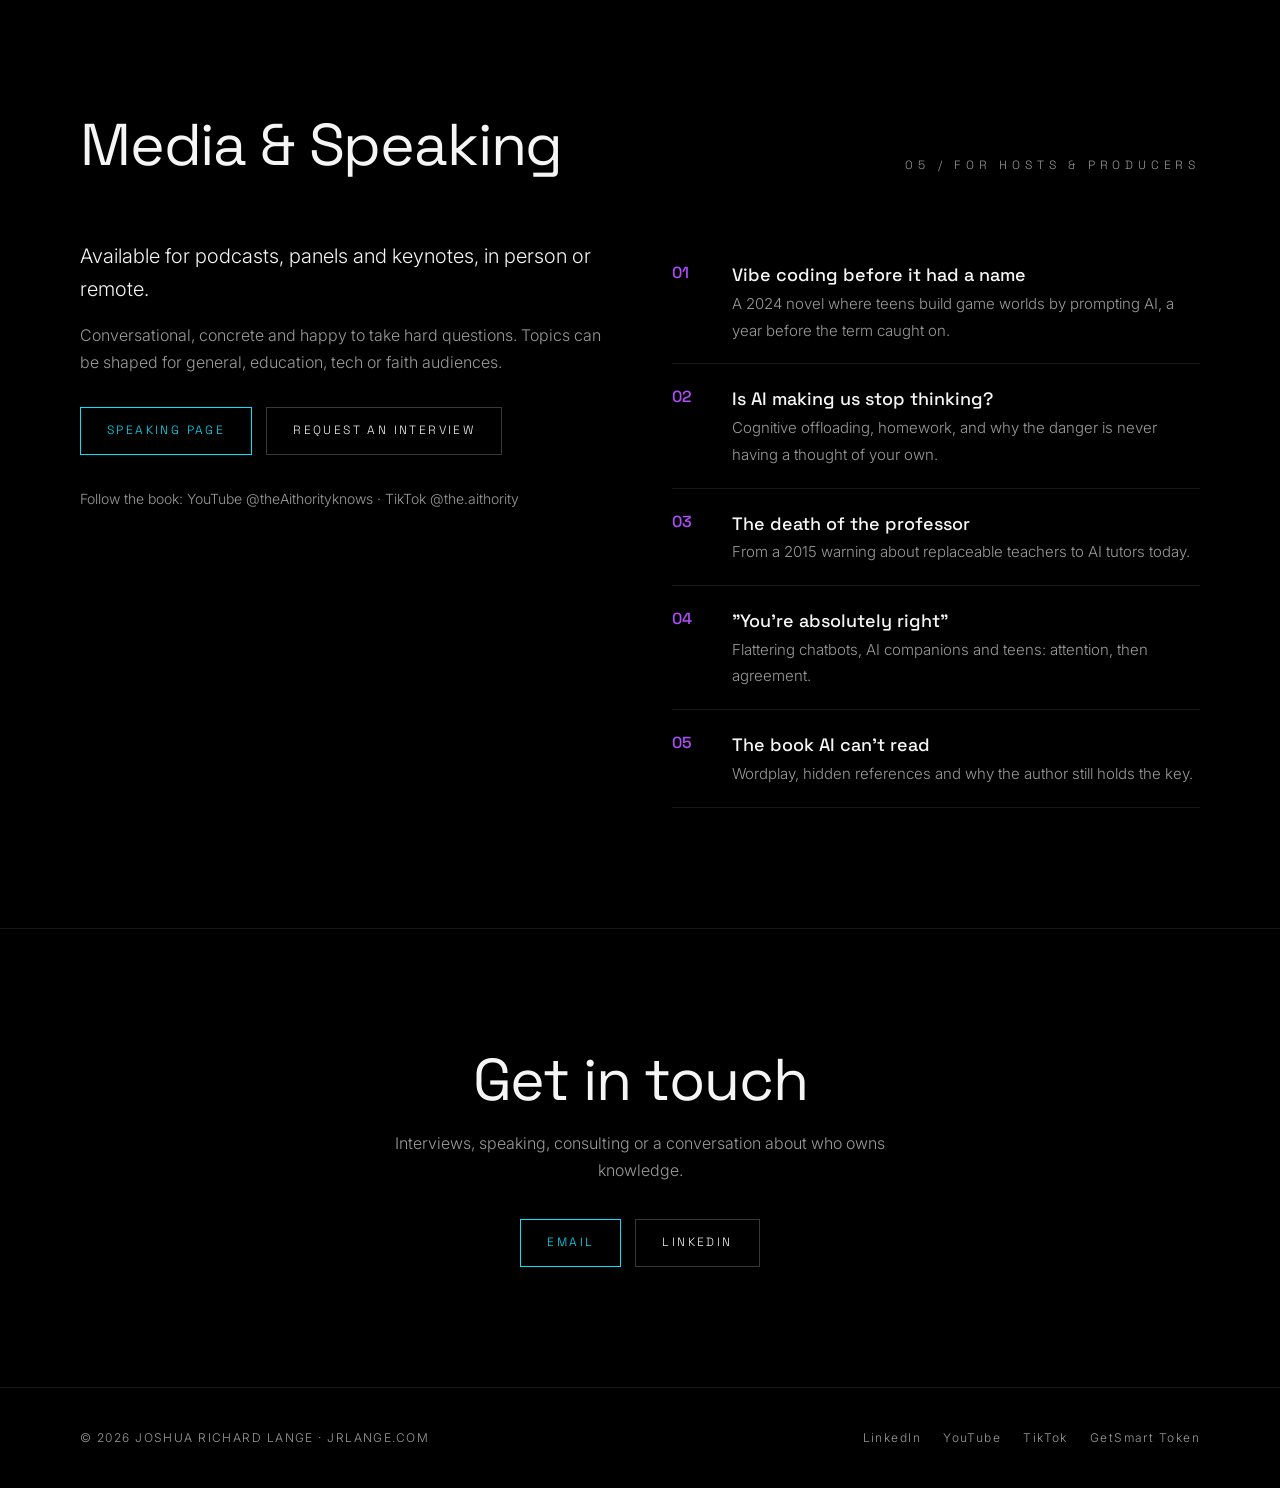
==== commit ba8f2cc7: "Add Chapter 1 audiobook tile; stop tracking local video kit Co-Authored-By: Claude Opus 5 <noreply@a" ====
--- a/public/index.html
+++ b/public/index.html
@@ -137,12 +137,18 @@
       <p class="quote">"In a world where your reality is determined by others, the act of writing your own narrative is rebellion."</p>
       <div class="cta">
         <a class="btn primary" href="#">Get the book</a><!-- TODO: add store link -->
-        <a class="btn" href="https://www.youtube.com/@theAithorityknows" target="_blank" rel="noopener">Hear Chapter 1</a>
+        <a class="btn" href="https://youtu.be/ZEKQuCy6PLE" target="_blank" rel="noopener">Hear Chapter 1</a>
         <a class="btn" href="https://getstoken.org/course" target="_blank" rel="noopener">Play the course</a>
       </div>
       <p class="muted" style="margin-top:24px;font-size:14px">Further books in the series are in development.</p>
     </div>
   </div>
+
+  <a class="tile" href="https://youtu.be/ZEKQuCy6PLE" target="_blank" rel="noopener" style="max-width:620px;margin-top:56px">
+    <img src="https://img.youtube.com/vi/ZEKQuCy6PLE/maxresdefault.jpg" alt="THE AITHORITY — Chapter 1 audiobook" loading="lazy" />
+    <div class="play"></div>
+    <div class="cap"><small>Audiobook · Free</small>Chapter 1, read aloud</div>
+  </a>
 </section>
 
 <!-- MEDIA -->
